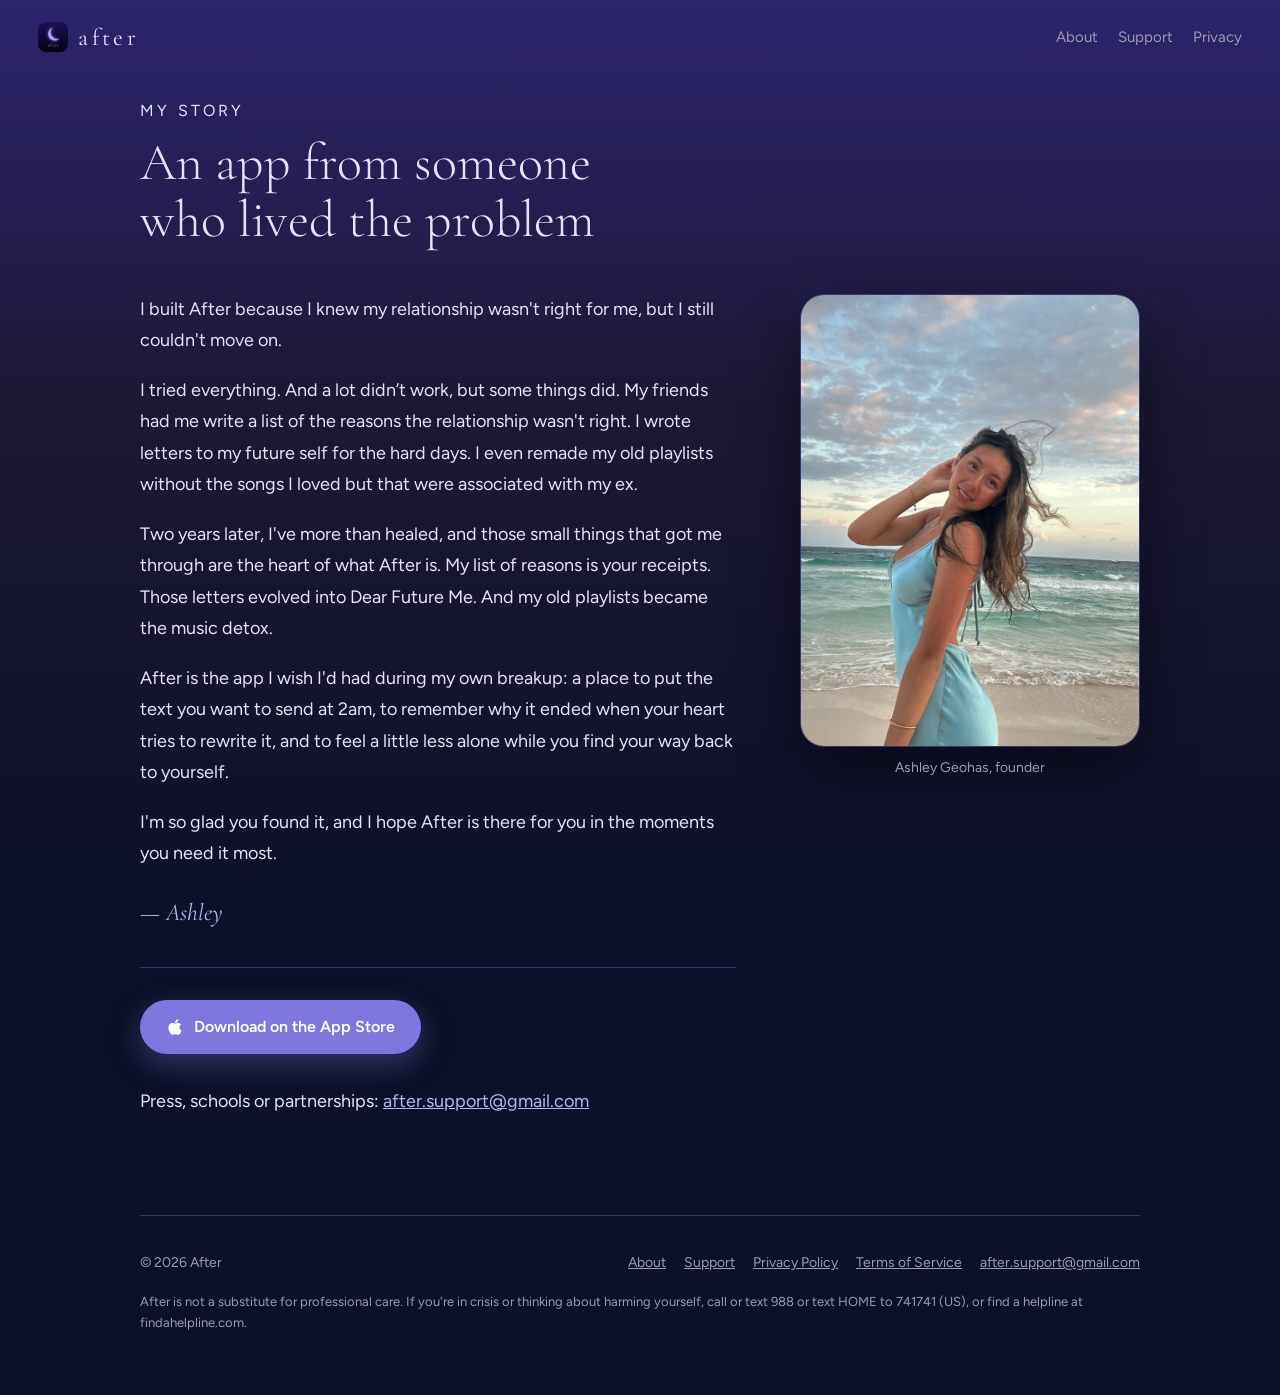
==== about/index.html @ 46b2aa12 "About CTA: center button and contact line on narrow screens Co-Authored-By: Claude Opus 5.5 <noreply" ====
<!doctype html>
<html lang="en">
<head>
<meta charset="utf-8">
<meta name="viewport" content="width=device-width, initial-scale=1, viewport-fit=cover">
<title>About · after: breakup recovery</title>
<meta name="description" content="Why Ashley built After: an app from someone who lived the problem.">
<meta name="theme-color" content="#2C246D">
<link rel="icon" href="/assets/favicon.png">
<link rel="apple-touch-icon" href="/assets/icon-180.png">
<link rel="preconnect" href="https://fonts.googleapis.com">
<link rel="preconnect" href="https://fonts.gstatic.com" crossorigin>
<link rel="stylesheet" href="https://fonts.googleapis.com/css2?family=Cormorant+Garamond:ital,wght@0,300;0,400;0,500;1,300;1,400&family=Figtree:wght@400;500;600&display=swap">
<link rel="stylesheet" href="/styles.css?v=22">
</head>
<body>
<header class="bar">
    <a class="brand" href="/"><img src="/assets/icon-180.png" alt="">after</a>
    <nav class="nav"><a href="/about/">About</a><a href="/support/">Support</a><a href="/privacy/">Privacy</a></nav>
  </header>
<div class="wrap">
  <main class="about-page">
    <div class="about-title doc">
      <p class="eyebrow">my story</p>
      <h1>An app from someone who lived the problem</h1>
    </div>
    <div class="about-text doc">
      <p>I built After because I knew my relationship wasn't right for me, but I still couldn't move on.</p>
      <p>I tried everything. And a lot didn’t work, but some things did. My friends had me write a list of the reasons the relationship wasn't right. I wrote letters to my future self for the hard days. I even remade my old playlists without the songs I loved but that were associated with my ex.</p>
      <p>Two years later, I've more than healed, and those small things that got me through are the heart of what After is. My list of reasons is your receipts. Those letters evolved into Dear Future Me. And my old playlists became the music detox.</p>
      <p>After is the app I wish I'd had during my own breakup: a place to put the text you want to send at 2am, to remember why it ended when your heart tries to rewrite it, and to feel a little less alone while you find your way back to yourself.</p>
      <p>I'm so glad you found it, and I hope After is there for you in the moments you need it most.</p>
      <p class="signature">— Ashley</p>
      <div class="about-cta">
        <a class="store" href="https://apps.apple.com/app/id6788418578">
          <svg viewBox="0 0 384 512" aria-hidden="true"><path d="M318.7 268.7c-.2-36.7 16.4-64.4 50-84.8-18.8-26.9-47.2-41.7-84.7-44.6-35.5-2.8-74.3 20.7-88.5 20.7-15 0-49.4-19.7-76.4-19.7C63.3 141.2 4 184.8 4 273.5q0 39.3 14.4 81.2c12.8 36.7 59 126.7 107.2 125.2 25.2-.6 43-17.9 75.8-17.9 31.8 0 48.3 17.9 76.4 17.9 48.6-.7 90.4-82.5 102.6-119.3-65.2-30.7-61.7-90-61.7-91.9zm-56.6-164.2c27.3-32.4 24.8-61.9 24-72.5-24.1 1.4-52 16.4-67.9 34.9-17.5 19.8-27.8 44.3-25.6 71.9 26.1 2 49.9-11.4 69.5-34.3z"/></svg>
          Download on the App Store
        </a>
        <p class="fine">Press, schools or partnerships: <a href="mailto:after.support@gmail.com?subject=After%3A%20">after.support@gmail.com</a></p>
      </div>
      </div>
    <figure class="founder">
      <img src="/assets/ashley-5.jpg" alt="Ashley Geohas, founder of After, smiling on a beach at sunset" width="750" height="1000">
      <figcaption>Ashley Geohas, founder</figcaption>
    </figure>
  </main>
  <footer>
    <div class="row">
      <span>© 2026 After</span>
      <nav><a href="/about/">About</a><a href="/support/">Support</a><a href="/privacy/">Privacy Policy</a><a href="/terms/">Terms of Service</a><a href="mailto:after.support@gmail.com?subject=After%20support">after.support@gmail.com</a></nav>
    </div>
    <p class="crisis">After is not a substitute for professional care. If you're in crisis or thinking about harming yourself, call or text 988 or text HOME to 741741 (US), or find a helpline at findahelpline.com.</p>
  </footer>
</div>
</body>
</html>
---- styles.css ----
/* after — night-sky site. Colors from the app icon gradient and the pitch deck. */
:root {
  --sky-top: #2C246D;      /* icon, top */
  --sky-mid: #1B1834;      /* deck */
  --sky-bottom: #0D1029;   /* icon, bottom */
  --card: #221E44;
  --card-line: #3A3470;
  --moon: #B9B3F5;         /* deck lavender */
  --button: #7F77DD;       /* app purple */
  --button-hover: #938BEA;
  --text: #E5E2F5;
  --muted: #9B99B5;
  --display: "Cormorant Garamond", Georgia, "Times New Roman", serif;
  --body: "Figtree", -apple-system, BlinkMacSystemFont, "Segoe UI", sans-serif;
  color-scheme: dark;
}

* { box-sizing: border-box; }
html { background: var(--sky-bottom); }
body {
  margin: 0;
  min-height: 100vh;
  color: var(--text);
  font: 17px/1.6 var(--body);
  background: linear-gradient(180deg, var(--sky-top) 0%, var(--sky-mid) 45%, var(--sky-bottom) 100%) fixed;
}
a { color: var(--moon); }
a:focus-visible, button:focus-visible { outline: 2px solid var(--moon); outline-offset: 3px; border-radius: 6px; }

.wrap { max-width: 1040px; margin: 0 auto; padding-inline: 20px; }
.narrow { max-width: 720px; margin: 0 auto; padding-inline: 20px; }

/* top bar */
.bar { display: flex; align-items: center; justify-content: space-between; padding-block: 22px; padding-inline: clamp(20px, 3vw, 40px); }
.brand { display: flex; align-items: center; gap: 10px; text-decoration: none; color: var(--text); font: 400 24px var(--display); letter-spacing: .14em; }
.brand img { width: 30px; height: 30px; border-radius: 8px; }
.nav { display: flex; gap: 20px; font-size: 15px; }
.nav a { color: var(--muted); text-decoration: none; }
.nav a:hover { color: var(--text); }

/* hero */
.hero { display: grid; justify-items: center; text-align: center; gap: 18px; padding-block: 24px 72px; }
.moon {
  width: min(240px, 55vw); height: auto;
  filter: drop-shadow(0 0 28px rgba(185,179,245,.35));
}
@media (prefers-reduced-motion: no-preference) {
  .moon { animation: glow 6s ease-in-out infinite; }
  @keyframes glow { 50% { filter: drop-shadow(0 0 48px rgba(185,179,245,.55)); } }
}
.wordmark { font: 300 clamp(64px, 14vw, 120px)/1 var(--display); letter-spacing: .18em; margin: 0; padding-left: .18em; }
.tagline { font: 300 clamp(22px, 3.4vw, 30px)/1.3 var(--display); color: var(--moon); margin: 0; font-style: italic; }
.lede { max-width: 34em; color: var(--muted); margin: 0; }
.store {
  display: inline-flex; align-items: center; gap: 10px; margin-top: 8px;
  background: var(--button); color: #fff; text-decoration: none;
  padding: 14px 26px; border-radius: 999px; font-weight: 600; font-size: 16px;
  box-shadow: 0 10px 30px rgba(127,119,221,.35); transition: background .2s;
}
.store:hover { background: var(--button-hover); }
.store svg { width: 18px; height: 18px; fill: currentColor; }
.fine { font-size: 13px; color: var(--muted); }

/* sections */
section { padding-block: 56px; }
.eyebrow { font-size: 12px; letter-spacing: .2em; text-transform: uppercase; color: var(--muted); margin: 0 0 10px; }
h2 { font: 400 clamp(32px, 5vw, 44px)/1.15 var(--display); margin: 0 0 14px; text-wrap: balance; }
.section-lede { color: var(--muted); max-width: 36em; margin: 0; }

.features { display: grid; grid-template-columns: repeat(auto-fit, minmax(280px, 1fr)); gap: 22px; margin-top: 36px; }
.feature { display: grid; gap: 16px; align-content: start; justify-items: center; text-align: center; min-width: 0; }
.feature img {
  width: 100%; height: auto; max-width: 230px; justify-self: center; display: block;
  border-radius: 34px; border: 9px solid #0B0A18;
  box-shadow: 0 0 0 1.5px #4A4580, 0 24px 60px rgba(0,0,0,.55);
  background: #0B0A18;
}
.feature h3 { font: 500 26px/1.2 var(--display); margin: 0; color: var(--moon); order: -1; text-wrap: balance; }

.feature p { margin: 0; color: var(--muted); font-size: 16px; max-width: 34ch; text-wrap: pretty; }

.tools { display: grid; grid-template-columns: repeat(3, 1fr); gap: 14px; margin-top: 32px; }
.tool { background: var(--card); border: 1px solid var(--card-line); border-radius: 18px; padding: 18px 20px; min-width: 0; }
.tool strong { display: block; font: 500 21px var(--display); color: var(--text); margin-bottom: 4px; }
.tool span { color: var(--muted); font-size: 15px; }

.promise { text-align: center; display: grid; justify-items: center; gap: 12px; }
.promise p { max-width: 34em; color: var(--muted); margin: 0; }

/* footer */
footer { border-top: 1px solid var(--card-line); padding-block: 36px 48px; margin-top: 40px; font-size: 14px; color: var(--muted); }
footer .row { display: flex; flex-wrap: wrap; gap: 12px 24px; justify-content: space-between; align-items: center; }
footer nav { display: flex; flex-wrap: wrap; gap: 18px; }
footer a { color: var(--muted); }
.crisis { margin-top: 18px; font-size: 13px; }

/* document pages (privacy, terms, support) */
.doc { padding-block: 24px 40px; }
.doc h1 { font: 300 clamp(38px, 6vw, 52px)/1.1 var(--display); margin: 0 0 6px; }
.doc .updated { color: var(--muted); font-size: 14px; margin-bottom: 28px; }
.doc h2 { font: 500 28px var(--display); color: var(--moon); margin: 40px 0 10px; }
.doc h3 { font: 600 17px var(--body); margin: 28px 0 8px; }
.doc p, .doc li { color: var(--text); font-size: 16px; }
.doc .card { background: var(--card); border: 1px solid var(--card-line); border-radius: 16px; padding: 4px 20px; margin: 20px 0; }
.doc .table { overflow-x: auto; }
.doc table { width: 100%; border-collapse: collapse; font-size: 15px; margin: 16px 0; }
.doc th, .doc td { text-align: left; padding: 10px; border-bottom: 1px solid var(--card-line); vertical-align: top; }
.doc th { color: var(--muted); font-weight: 600; font-size: 13px; text-transform: uppercase; letter-spacing: .08em; }
.doc .footer-note { color: var(--muted); font-style: italic; font-size: 14px; }
.faq details { background: var(--card); border: 1px solid var(--card-line); border-radius: 14px; padding: 14px 18px; margin-bottom: 12px; }
.faq summary { cursor: pointer; font-weight: 600; }
.faq details p { color: var(--muted); margin: 10px 0 2px; }

@media (max-width: 820px) { .tools { grid-template-columns: repeat(2, 1fr); } }
@media (max-width: 520px) { .tools { grid-template-columns: 1fr; } .nav { gap: 14px; } }

/* support page */
.sr { position: absolute; width: 1px; height: 1px; overflow: hidden; clip: rect(0 0 0 0); }
.crisis-card { border-color: var(--moon); padding: 6px 22px 10px; }
.doc .crisis-title { font: 600 18px var(--body); color: var(--text); margin: 14px 0 6px; }
.crisis-card ul { margin: 0 0 8px; padding-left: 20px; }
.contact { display: flex; flex-wrap: wrap; gap: 16px; align-items: center; justify-content: space-between; margin: 24px 0; padding: 18px 22px; background: var(--card); border: 1px solid var(--card-line); border-radius: 16px; }
.contact .eyebrow { margin: 0; }
.doc .contact-email { font: 500 22px var(--display); margin: 2px 0 0; color: var(--text); word-break: break-all; }
.contact-actions { display: flex; flex-wrap: wrap; gap: 10px; }
.store.small { margin: 0; padding: 10px 18px; font-size: 15px; box-shadow: none; }
.ghost { background: transparent; color: var(--moon); border: 1px solid var(--card-line); border-radius: 999px; padding: 10px 18px; font: 600 15px var(--body); cursor: pointer; }
.ghost:hover { border-color: var(--moon); }
.search { display: block; margin: 8px 0 12px; }
.search input { width: 100%; padding: 12px 16px; border-radius: 12px; border: 1px solid var(--card-line); background: var(--card); color: var(--text); font: 16px var(--body); }
.search input::placeholder { color: var(--muted); }
.search input:focus { outline: 2px solid var(--moon); outline-offset: 2px; }
.jump { display: flex; flex-wrap: wrap; gap: 8px 16px; font-size: 15px; margin-bottom: 8px; }
.faq h2 { margin-top: 32px; }
.muted { color: var(--muted); }
/* V layout: middle feature sits a little lower than the outer two (wide screens only) */
@media (min-width: 900px) { .feature:nth-child(2) { margin-top: 18px; } }

/* about page: story left, photo right (Beli-style) */
.about-page { display: grid; grid-template-columns: minmax(0, 1fr) clamp(180px, 28vw, 340px); grid-template-areas: "title ." "text photo"; column-gap: clamp(32px, 5vw, 72px); row-gap: 0; align-items: start; padding-block: 24px 40px; }
.about-title { grid-area: title; padding-block: 0; }
.about-title h1 { font: 300 clamp(38px, 6vw, 52px)/1.1 var(--display); margin: 0 0 28px; text-wrap: balance; }
.about-text { grid-area: text; }
.founder { grid-area: photo; }
.about-text { padding-block: 0; }
.about-text p { font-size: 18px; line-height: 1.75; }
.about-text .signature { font: italic 400 24px var(--display); color: var(--moon); margin-top: 28px; }
.about-cta { display: grid; justify-items: start; gap: 14px; margin-top: 40px; padding-top: 32px; border-top: 1px solid var(--card-line); }
.about-cta .store { margin-top: 0; }
.founder { margin: 18px 0 0; align-self: start; display: grid; gap: 10px; }
.founder img { display: block; width: 100%; height: auto; aspect-ratio: 3 / 4; object-fit: cover; border-radius: 24px; border: 1px solid var(--card-line); box-shadow: 0 24px 60px rgba(0,0,0,.45); }
.founder figcaption { font-size: 14px; color: var(--muted); text-align: center; }
@media (max-width: 600px) {
  .about-page { grid-template-columns: 1fr; grid-template-areas: "title" "photo" "text"; }
  .founder { max-width: 240px; width: 100%; margin: 0 auto 28px; justify-self: center; }
}
/* about CTA on narrower screens (phones, small windows): center button and contact line together */
@media (max-width: 900px) {
  .about-cta { justify-items: center; text-align: center; }
  .about-cta .store { margin: 0; }
  .about-cta .fine { margin: 0; max-width: 32ch; }
}
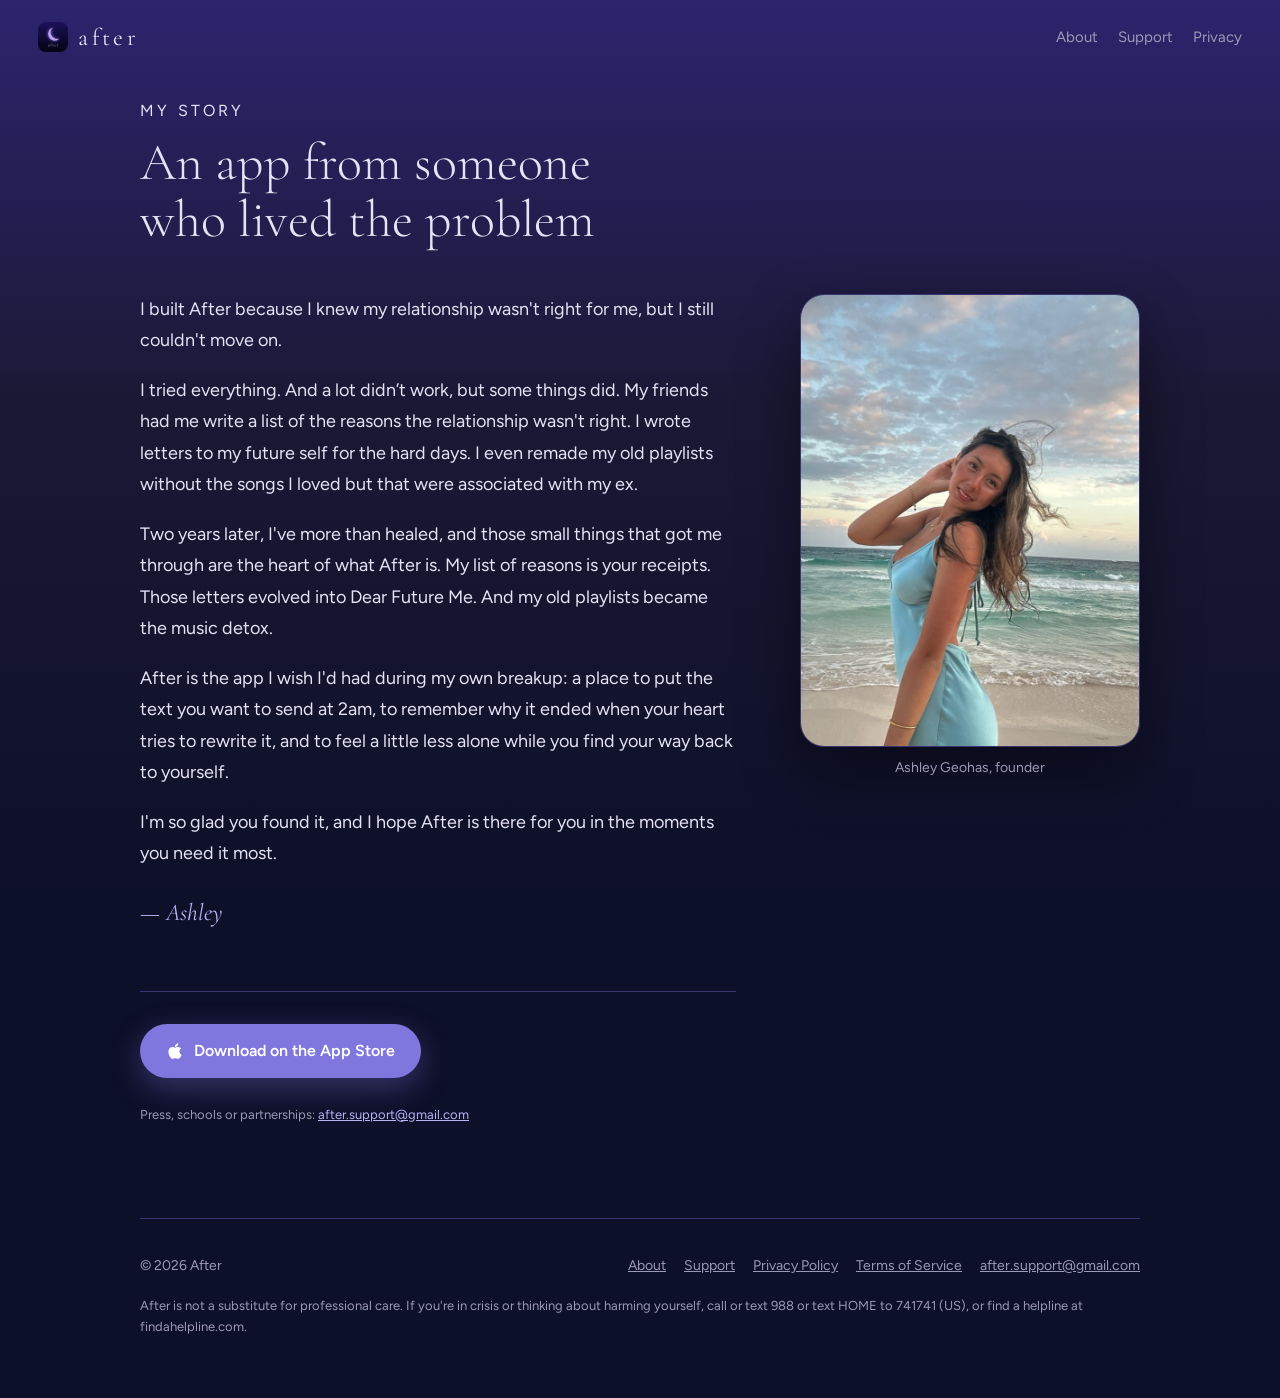
==== commit 52f38fd6: "About CTA: full-width divider on narrow screens Co-Authored-By: Claude Opus 5.5 <noreply@anthropic.c" ====
--- a/about/index.html
+++ b/about/index.html
@@ -11,7 +11,7 @@
 <link rel="preconnect" href="https://fonts.googleapis.com">
 <link rel="preconnect" href="https://fonts.gstatic.com" crossorigin>
 <link rel="stylesheet" href="https://fonts.googleapis.com/css2?family=Cormorant+Garamond:ital,wght@0,300;0,400;0,500;1,300;1,400&family=Figtree:wght@400;500;600&display=swap">
-<link rel="stylesheet" href="/styles.css?v=22">
+<link rel="stylesheet" href="/styles.css?v=23">
 </head>
 <body>
 <header class="bar">
@@ -31,18 +31,18 @@
       <p>After is the app I wish I'd had during my own breakup: a place to put the text you want to send at 2am, to remember why it ended when your heart tries to rewrite it, and to feel a little less alone while you find your way back to yourself.</p>
       <p>I'm so glad you found it, and I hope After is there for you in the moments you need it most.</p>
       <p class="signature">— Ashley</p>
-      <div class="about-cta">
+      </div>
+    <figure class="founder">
+      <img src="/assets/ashley-5.jpg" alt="Ashley Geohas, founder of After, smiling on a beach at sunset" width="750" height="1000">
+      <figcaption>Ashley Geohas, founder</figcaption>
+    </figure>
+    <div class="about-cta">
         <a class="store" href="https://apps.apple.com/app/id6788418578">
           <svg viewBox="0 0 384 512" aria-hidden="true"><path d="M318.7 268.7c-.2-36.7 16.4-64.4 50-84.8-18.8-26.9-47.2-41.7-84.7-44.6-35.5-2.8-74.3 20.7-88.5 20.7-15 0-49.4-19.7-76.4-19.7C63.3 141.2 4 184.8 4 273.5q0 39.3 14.4 81.2c12.8 36.7 59 126.7 107.2 125.2 25.2-.6 43-17.9 75.8-17.9 31.8 0 48.3 17.9 76.4 17.9 48.6-.7 90.4-82.5 102.6-119.3-65.2-30.7-61.7-90-61.7-91.9zm-56.6-164.2c27.3-32.4 24.8-61.9 24-72.5-24.1 1.4-52 16.4-67.9 34.9-17.5 19.8-27.8 44.3-25.6 71.9 26.1 2 49.9-11.4 69.5-34.3z"/></svg>
           Download on the App Store
         </a>
         <p class="fine">Press, schools or partnerships: <a href="mailto:after.support@gmail.com?subject=After%3A%20">after.support@gmail.com</a></p>
       </div>
-      </div>
-    <figure class="founder">
-      <img src="/assets/ashley-5.jpg" alt="Ashley Geohas, founder of After, smiling on a beach at sunset" width="750" height="1000">
-      <figcaption>Ashley Geohas, founder</figcaption>
-    </figure>
   </main>
   <footer>
     <div class="row">
--- a/styles.css
+++ b/styles.css
@@ -137,7 +137,7 @@
 @media (min-width: 900px) { .feature:nth-child(2) { margin-top: 18px; } }
 
 /* about page: story left, photo right (Beli-style) */
-.about-page { display: grid; grid-template-columns: minmax(0, 1fr) clamp(180px, 28vw, 340px); grid-template-areas: "title ." "text photo"; column-gap: clamp(32px, 5vw, 72px); row-gap: 0; align-items: start; padding-block: 24px 40px; }
+.about-page { display: grid; grid-template-columns: minmax(0, 1fr) clamp(180px, 28vw, 340px); grid-template-areas: "title ." "text photo" "cta ."; column-gap: clamp(32px, 5vw, 72px); row-gap: 0; align-items: start; padding-block: 24px 40px; }
 .about-title { grid-area: title; padding-block: 0; }
 .about-title h1 { font: 300 clamp(38px, 6vw, 52px)/1.1 var(--display); margin: 0 0 28px; text-wrap: balance; }
 .about-text { grid-area: text; }
@@ -145,18 +145,18 @@
 .about-text { padding-block: 0; }
 .about-text p { font-size: 18px; line-height: 1.75; }
 .about-text .signature { font: italic 400 24px var(--display); color: var(--moon); margin-top: 28px; }
-.about-cta { display: grid; justify-items: start; gap: 14px; margin-top: 40px; padding-top: 32px; border-top: 1px solid var(--card-line); }
+.about-cta { grid-area: cta; display: grid; justify-items: start; gap: 14px; margin-top: 40px; padding-top: 32px; border-top: 1px solid var(--card-line); }
 .about-cta .store { margin-top: 0; }
 .founder { margin: 18px 0 0; align-self: start; display: grid; gap: 10px; }
 .founder img { display: block; width: 100%; height: auto; aspect-ratio: 3 / 4; object-fit: cover; border-radius: 24px; border: 1px solid var(--card-line); box-shadow: 0 24px 60px rgba(0,0,0,.45); }
 .founder figcaption { font-size: 14px; color: var(--muted); text-align: center; }
 @media (max-width: 600px) {
-  .about-page { grid-template-columns: 1fr; grid-template-areas: "title" "photo" "text"; }
+  .about-page { grid-template-columns: 1fr; grid-template-areas: "title" "photo" "text" "cta"; }
   .founder { max-width: 240px; width: 100%; margin: 0 auto 28px; justify-self: center; }
 }
 /* about CTA on narrower screens (phones, small windows): center button and contact line together */
 @media (max-width: 900px) {
-  .about-cta { justify-items: center; text-align: center; }
+  .about-cta { grid-column: 1 / -1; justify-items: center; text-align: center; }
   .about-cta .store { margin: 0; }
   .about-cta .fine { margin: 0; max-width: 32ch; }
 }
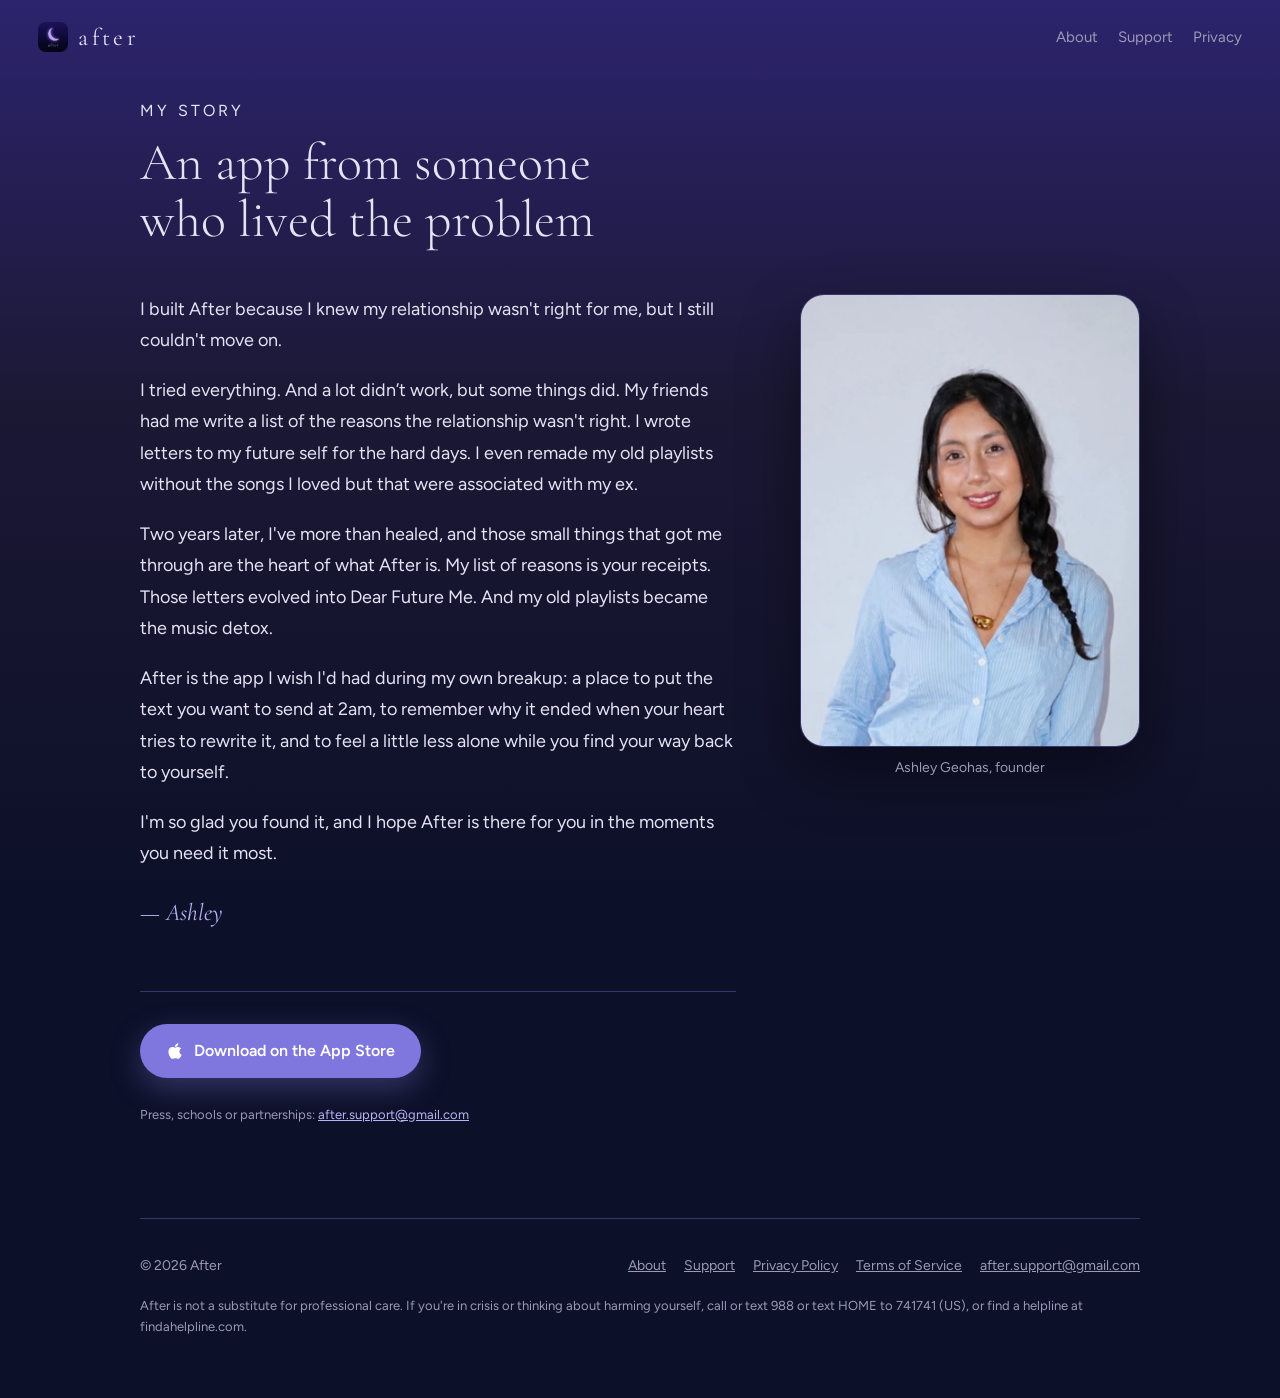
==== commit 1067e936: "About: new founder photo Co-Authored-By: Claude Opus 5.5 <noreply@anthropic.com>" ====
--- a/about/index.html
+++ b/about/index.html
@@ -11,7 +11,7 @@
 <link rel="preconnect" href="https://fonts.googleapis.com">
 <link rel="preconnect" href="https://fonts.gstatic.com" crossorigin>
 <link rel="stylesheet" href="https://fonts.googleapis.com/css2?family=Cormorant+Garamond:ital,wght@0,300;0,400;0,500;1,300;1,400&family=Figtree:wght@400;500;600&display=swap">
-<link rel="stylesheet" href="/styles.css?v=23">
+<link rel="stylesheet" href="/styles.css?v=25">
 </head>
 <body>
 <header class="bar">
@@ -33,7 +33,7 @@
       <p class="signature">— Ashley</p>
       </div>
     <figure class="founder">
-      <img src="/assets/ashley-5.jpg" alt="Ashley Geohas, founder of After, smiling on a beach at sunset" width="750" height="1000">
+      <img src="/assets/ashley-6.jpg" alt="Ashley Geohas, founder of After, smiling in a light blue shirt" width="750" height="1000">
       <figcaption>Ashley Geohas, founder</figcaption>
     </figure>
     <div class="about-cta">
@@ -52,5 +52,6 @@
     <p class="crisis">After is not a substitute for professional care. If you're in crisis or thinking about harming yourself, call or text 988 or text HOME to 741741 (US), or find a helpline at findahelpline.com.</p>
   </footer>
 </div>
+<!-- Cloudflare Web Analytics --><script type='module' src='https://static.cloudflareinsights.com/beacon.min.js' data-cf-beacon='{"token": "2c49b818e342460999bc8472ac2195e9"}'></script><!-- End Cloudflare Web Analytics -->
 </body>
 </html>
--- a/styles.css
+++ b/styles.css
@@ -152,7 +152,7 @@
 .founder figcaption { font-size: 14px; color: var(--muted); text-align: center; }
 @media (max-width: 600px) {
   .about-page { grid-template-columns: 1fr; grid-template-areas: "title" "photo" "text" "cta"; }
-  .founder { max-width: 240px; width: 100%; margin: 0 auto 28px; justify-self: center; }
+  .founder { max-width: 140px; width: 100%; margin: 0 auto 24px; justify-self: center; }
 }
 /* about CTA on narrower screens (phones, small windows): center button and contact line together */
 @media (max-width: 900px) {
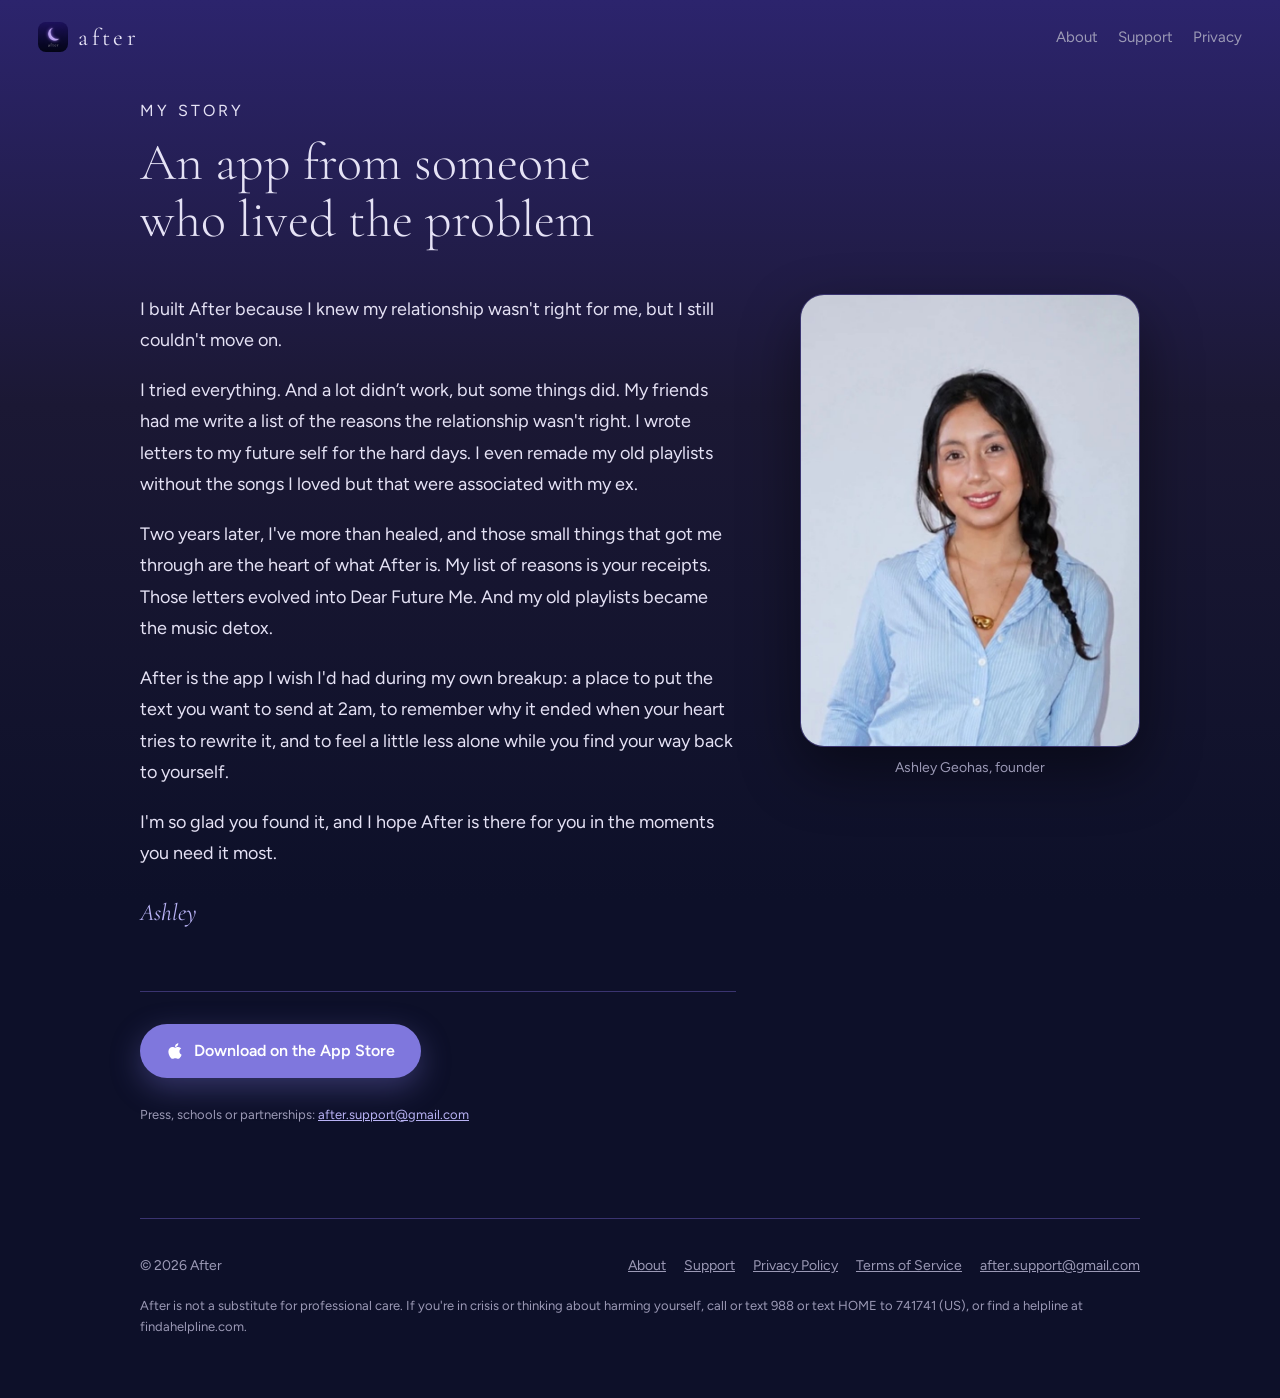
==== commit 6af7c4ff: "Site: remove remaining em dashes (about, terms)" ====
--- a/about/index.html
+++ b/about/index.html
@@ -30,7 +30,7 @@
       <p>Two years later, I've more than healed, and those small things that got me through are the heart of what After is. My list of reasons is your receipts. Those letters evolved into Dear Future Me. And my old playlists became the music detox.</p>
       <p>After is the app I wish I'd had during my own breakup: a place to put the text you want to send at 2am, to remember why it ended when your heart tries to rewrite it, and to feel a little less alone while you find your way back to yourself.</p>
       <p>I'm so glad you found it, and I hope After is there for you in the moments you need it most.</p>
-      <p class="signature">— Ashley</p>
+      <p class="signature">Ashley</p>
       </div>
     <figure class="founder">
       <img src="/assets/ashley-6.jpg" alt="Ashley Geohas, founder of After, smiling in a light blue shirt" width="750" height="1000">
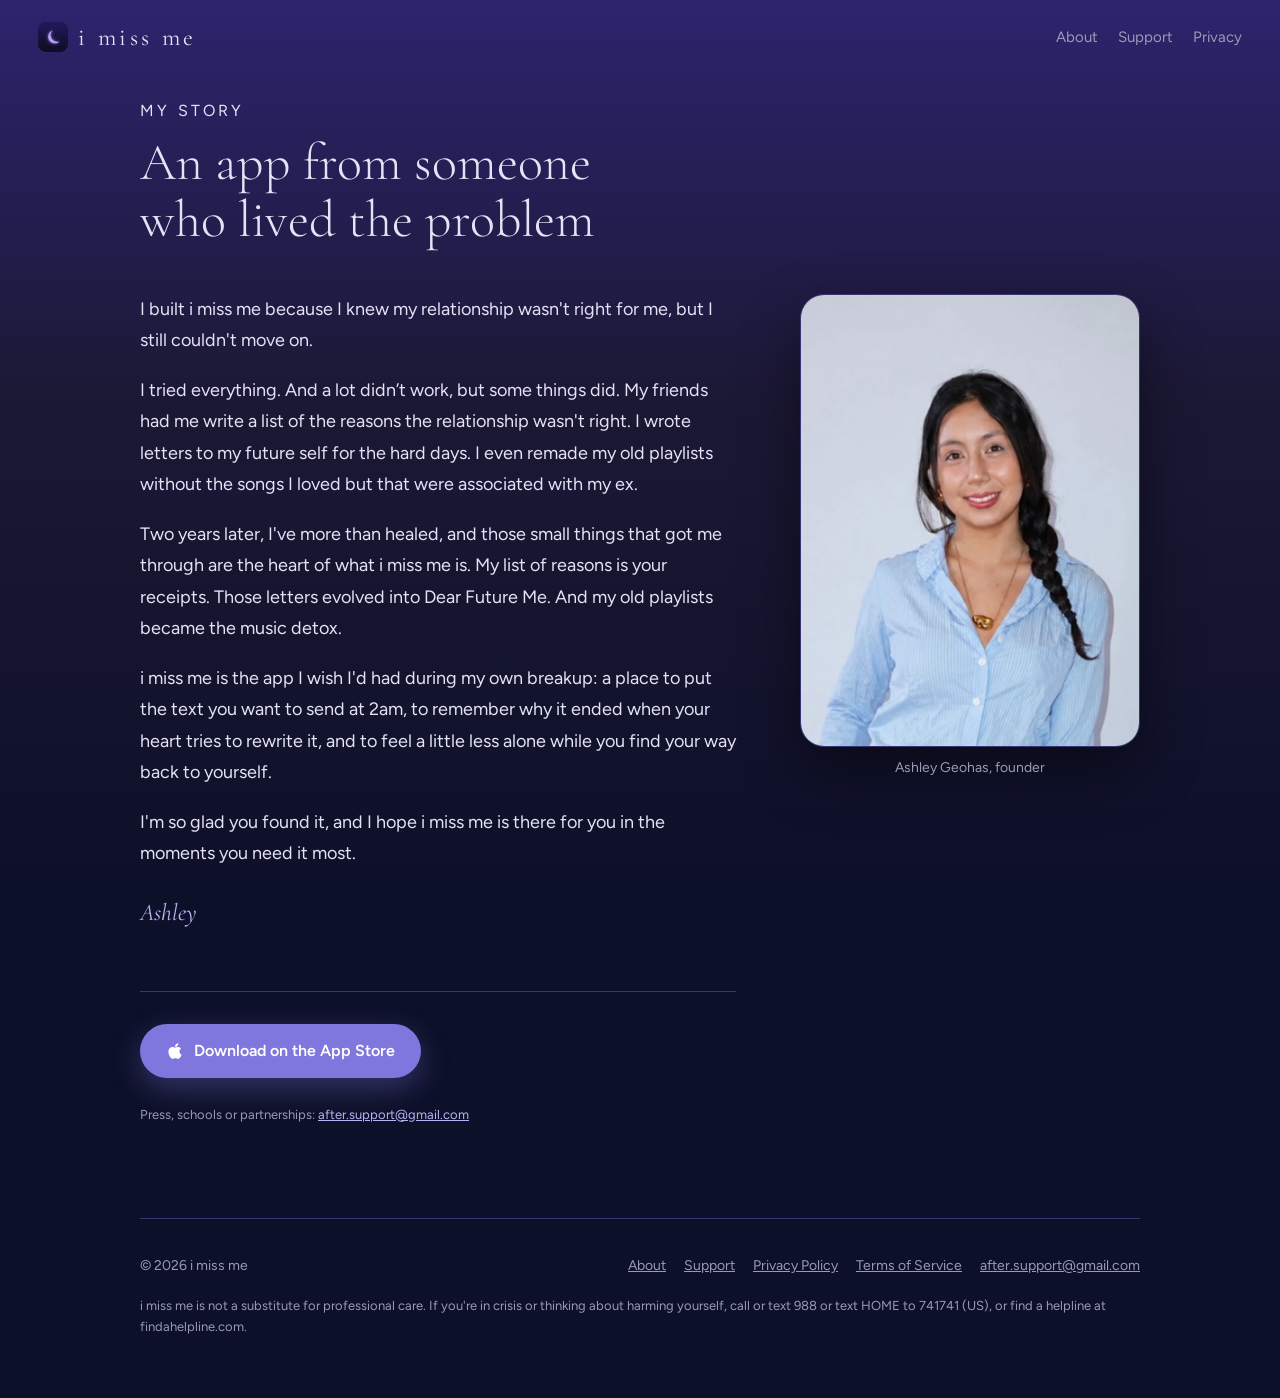
==== commit 8bda80b5: "Rename site to i miss me (with 1.8 privacy additions): pages, anchor opt-in samples, icons Co-Author" ====
--- a/about/index.html
+++ b/about/index.html
@@ -3,8 +3,8 @@
 <head>
 <meta charset="utf-8">
 <meta name="viewport" content="width=device-width, initial-scale=1, viewport-fit=cover">
-<title>About · after: breakup recovery</title>
-<meta name="description" content="Why Ashley built After: an app from someone who lived the problem.">
+<title>About · i miss me: breakup recovery</title>
+<meta name="description" content="Why Ashley built i miss me: an app from someone who lived the problem.">
 <meta name="theme-color" content="#2C246D">
 <link rel="icon" href="/assets/favicon.png">
 <link rel="apple-touch-icon" href="/assets/icon-180.png">
@@ -15,7 +15,7 @@
 </head>
 <body>
 <header class="bar">
-    <a class="brand" href="/"><img src="/assets/icon-180.png" alt="">after</a>
+    <a class="brand" href="/"><img src="/assets/icon-180.png" alt="">i miss me</a>
     <nav class="nav"><a href="/about/">About</a><a href="/support/">Support</a><a href="/privacy/">Privacy</a></nav>
   </header>
 <div class="wrap">
@@ -25,15 +25,15 @@
       <h1>An app from someone who lived the problem</h1>
     </div>
     <div class="about-text doc">
-      <p>I built After because I knew my relationship wasn't right for me, but I still couldn't move on.</p>
+      <p>I built i miss me because I knew my relationship wasn't right for me, but I still couldn't move on.</p>
       <p>I tried everything. And a lot didn’t work, but some things did. My friends had me write a list of the reasons the relationship wasn't right. I wrote letters to my future self for the hard days. I even remade my old playlists without the songs I loved but that were associated with my ex.</p>
-      <p>Two years later, I've more than healed, and those small things that got me through are the heart of what After is. My list of reasons is your receipts. Those letters evolved into Dear Future Me. And my old playlists became the music detox.</p>
-      <p>After is the app I wish I'd had during my own breakup: a place to put the text you want to send at 2am, to remember why it ended when your heart tries to rewrite it, and to feel a little less alone while you find your way back to yourself.</p>
-      <p>I'm so glad you found it, and I hope After is there for you in the moments you need it most.</p>
+      <p>Two years later, I've more than healed, and those small things that got me through are the heart of what i miss me is. My list of reasons is your receipts. Those letters evolved into Dear Future Me. And my old playlists became the music detox.</p>
+      <p>i miss me is the app I wish I'd had during my own breakup: a place to put the text you want to send at 2am, to remember why it ended when your heart tries to rewrite it, and to feel a little less alone while you find your way back to yourself.</p>
+      <p>I'm so glad you found it, and I hope i miss me is there for you in the moments you need it most.</p>
       <p class="signature">Ashley</p>
       </div>
     <figure class="founder">
-      <img src="/assets/ashley-6.jpg" alt="Ashley Geohas, founder of After, smiling in a light blue shirt" width="750" height="1000">
+      <img src="/assets/ashley-6.jpg" alt="Ashley Geohas, founder of i miss me, smiling in a light blue shirt" width="750" height="1000">
       <figcaption>Ashley Geohas, founder</figcaption>
     </figure>
     <div class="about-cta">
@@ -41,15 +41,15 @@
           <svg viewBox="0 0 384 512" aria-hidden="true"><path d="M318.7 268.7c-.2-36.7 16.4-64.4 50-84.8-18.8-26.9-47.2-41.7-84.7-44.6-35.5-2.8-74.3 20.7-88.5 20.7-15 0-49.4-19.7-76.4-19.7C63.3 141.2 4 184.8 4 273.5q0 39.3 14.4 81.2c12.8 36.7 59 126.7 107.2 125.2 25.2-.6 43-17.9 75.8-17.9 31.8 0 48.3 17.9 76.4 17.9 48.6-.7 90.4-82.5 102.6-119.3-65.2-30.7-61.7-90-61.7-91.9zm-56.6-164.2c27.3-32.4 24.8-61.9 24-72.5-24.1 1.4-52 16.4-67.9 34.9-17.5 19.8-27.8 44.3-25.6 71.9 26.1 2 49.9-11.4 69.5-34.3z"/></svg>
           Download on the App Store
         </a>
-        <p class="fine">Press, schools or partnerships: <a href="mailto:after.support@gmail.com?subject=After%3A%20">after.support@gmail.com</a></p>
+        <p class="fine">Press, schools or partnerships: <a href="mailto:after.support@gmail.com?subject=i%20miss%20me%3A%20">after.support@gmail.com</a></p>
       </div>
   </main>
   <footer>
     <div class="row">
-      <span>© 2026 After</span>
-      <nav><a href="/about/">About</a><a href="/support/">Support</a><a href="/privacy/">Privacy Policy</a><a href="/terms/">Terms of Service</a><a href="mailto:after.support@gmail.com?subject=After%20support">after.support@gmail.com</a></nav>
+      <span>© 2026 i miss me</span>
+      <nav><a href="/about/">About</a><a href="/support/">Support</a><a href="/privacy/">Privacy Policy</a><a href="/terms/">Terms of Service</a><a href="mailto:after.support@gmail.com?subject=i%20miss%20me%20support">after.support@gmail.com</a></nav>
     </div>
-    <p class="crisis">After is not a substitute for professional care. If you're in crisis or thinking about harming yourself, call or text 988 or text HOME to 741741 (US), or find a helpline at findahelpline.com.</p>
+    <p class="crisis">i miss me is not a substitute for professional care. If you're in crisis or thinking about harming yourself, call or text 988 or text HOME to 741741 (US), or find a helpline at findahelpline.com.</p>
   </footer>
 </div>
 <!-- Cloudflare Web Analytics --><script type='module' src='https://static.cloudflareinsights.com/beacon.min.js' data-cf-beacon='{"token": "2c49b818e342460999bc8472ac2195e9"}'></script><!-- End Cloudflare Web Analytics -->
